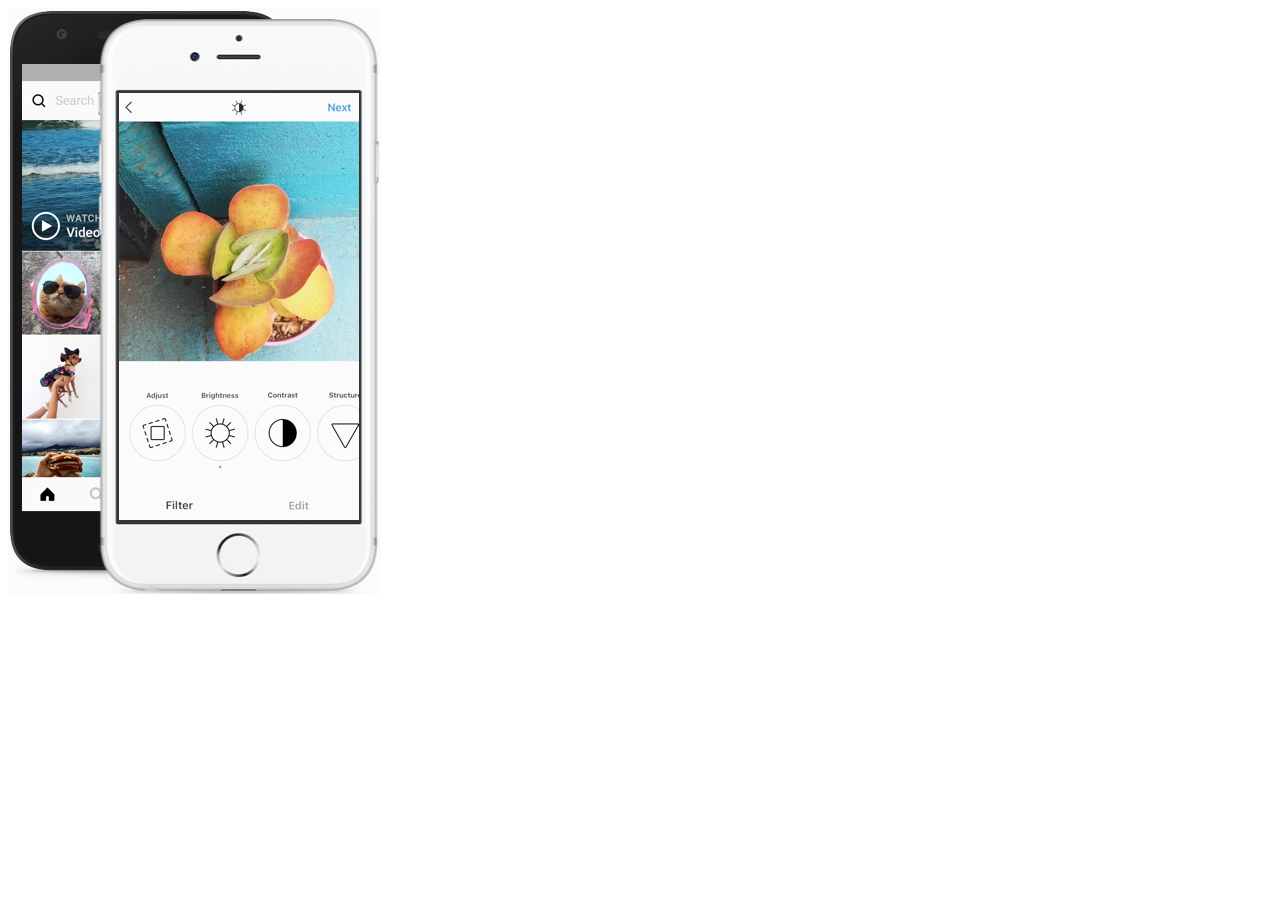
==== index.html @ 47f427fc "Created first column with phone image" ====
<!DOCTYPE html>
<html lang="en">
    <head>
        <meta charset="UTF-8">
        <title>Login | Instaclonge</title>
    </head>
    <body>
        <main>
            <div>
                <img src="images/phone.png" alt="Phone Image" title="Phone Image" />
            </div>
            <section>
            </section>
        </main>
    </body>
</html>
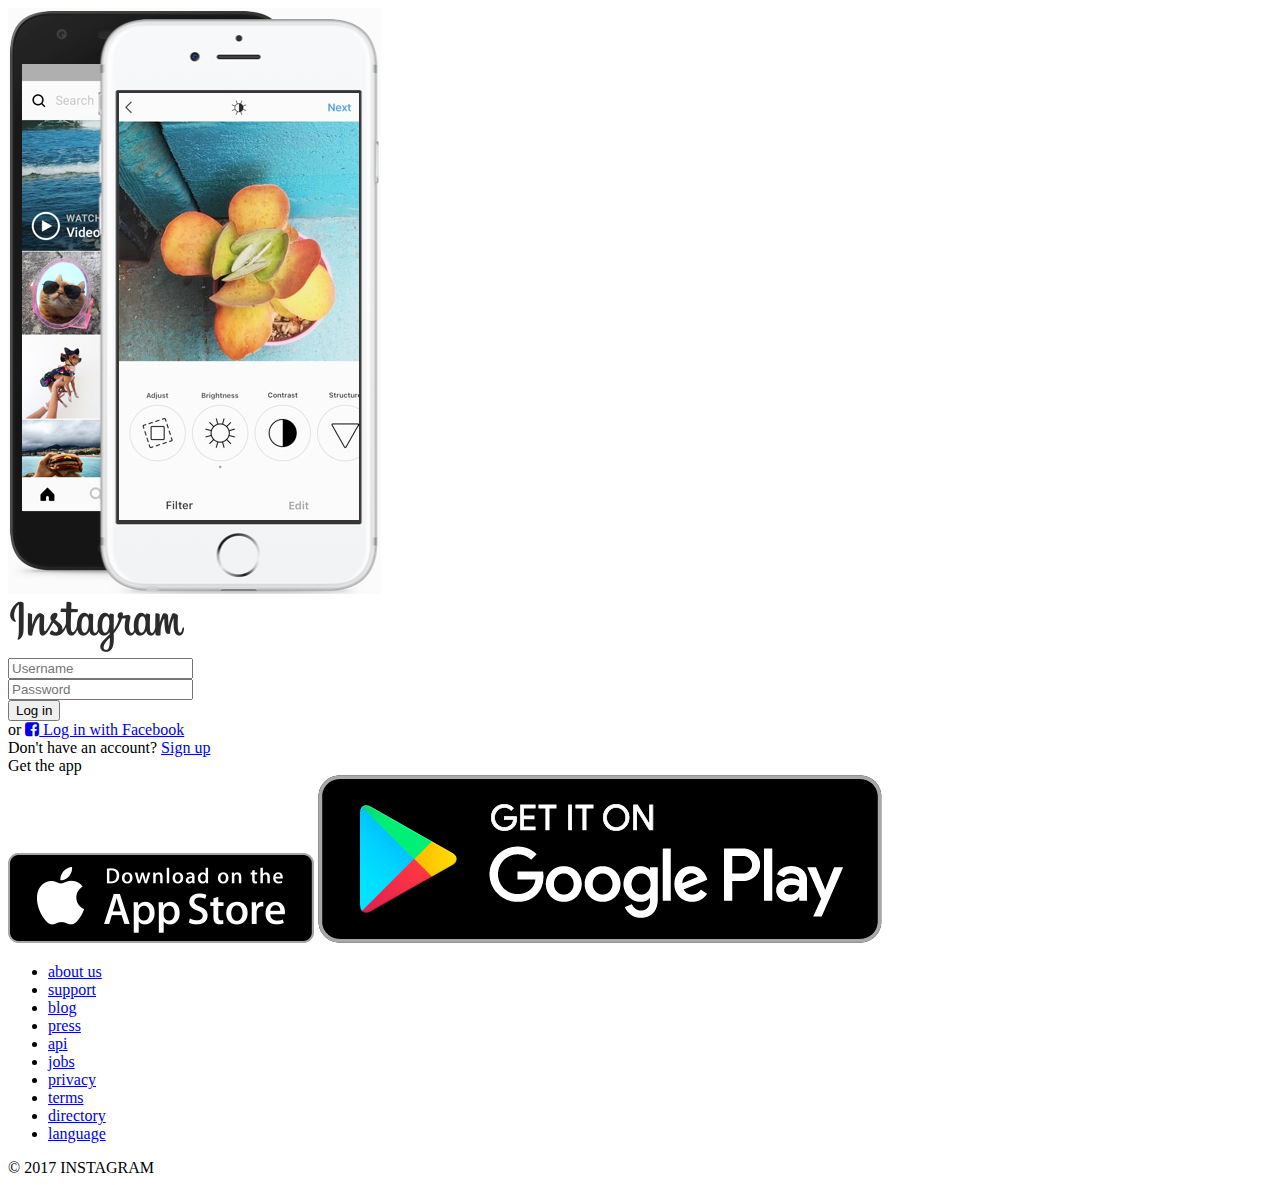
==== commit 6f8a6e56: "profile" ====
--- a/index.html
+++ b/index.html
@@ -3,14 +3,107 @@
     <head>
         <meta charset="UTF-8">
         <title>Login | Instaclonge</title>
+        <!--이건 바디에 폰트이미즈를 넣을 수 있도록 하는 사이트 입니다-->
+        <link href="https://maxcdn.bootstrapcdn.com/font-awesome/4.7.0/css/font-awesome.min.css" rel="stylesheet">
     </head>
     <body>
-        <main>
-            <div>
-                <img src="images/phone.png" alt="Phone Image" title="Phone Image" />
+    <!--그냥 폰 이미지 구역-->
+        <main class="login">
+            <div class="login__column">
+                <img src="images/phone.png"
+                     alt="Phone Image"
+                     title="Phone Image"
+                     class="login__phone-image"
+                />
             </div>
-            <section>
+            <!-- 이것은 로그인 구역 -->
+            <section class="login__column">
+                <div class="login__section login__sign-in">
+                    <img
+                        src="images/logo.png"
+                        alt="Logo"
+                        title="Logo"
+                        class="login__logo"
+                    />
+                    <form method="GET" action="feed.html">
+                        <div class="login__input-container">
+                            <input
+                                type="text"
+                                name="username"
+                                placeholder="Username"
+                                required
+                                class="login__input"
+                            />
+                        </div>
+                        <div class="login__input-container">
+                            <input
+                                type="password"
+                                name="password"
+                                placeholder="Password"
+                                required
+                                class="login__input"
+                            />
+                        </div>
+                        <div>
+                            <input
+                                type="submit"
+                                value="Log in"
+                                class="login__input login__input--btn"
+                            />
+                        </div>
+                    </form>
+                    <span class="login__divider">or</span>
+                    <a class="login__fb-link" href="http://facebook.com">
+                        <i class="fa fa-facebook-square" aria-hidden="true"></i> Log in with Facebook
+                    </a>
+                </div>
+                <div class="login__section login__sign-up">
+                    <span class="login__text">
+                        Don't have an account?
+                        <a href="http://instagram.com" class="login__link">
+                        Sign up
+                        </a>
+                    </span>
+                </div>
+                <div class="login__section login__section--transparent login__app">
+                    <span class="login__text">
+                    Get the app
+                    </span>
+                    <div class="login__appstores">
+                        <img
+                            src="images/ios.png"
+                            alt="IOS"
+                            title="Get the app!"
+                            class="login__appstore"
+                        />
+                        <img
+                            src="images/android.png"
+                            alt="Android"
+                            title="Get the app!"
+                            class="login__appstore"
+                        />
+                    </div>
+                </div>
             </section>
         </main>
+        <!--EMMET이용하는 방법 footer.footer>nav.footer__nav>ul.footer__list-itme*10>a.footer__link 그리고 탭키를 누르세용 더 많은 정보를 원한다면 docs.emmet.io로 가세용-->
+        <footer class="footer">
+            <nav class="footer__nav">
+                <ul class="footer__list">
+                    <li class="footer__list--item"><a href="#" class="footer__link">about us</a></li>
+                    <li class="footer__list--item"><a href="#" class="footer__link">support</a></li>
+                    <li class="footer__list--item"><a href="#" class="footer__link">blog</a></li>
+                    <li class="footer__list--item"><a href="#" class="footer__link">press</a></li>
+                    <li class="footer__list--item"><a href="#" class="footer__link">api</a></li>
+                    <li class="footer__list--item"><a href="#" class="footer__link">jobs</a></li>
+                    <li class="footer__list--item"><a href="#" class="footer__link">privacy</a></li>
+                    <li class="footer__list--item"><a href="#" class="footer__link">terms</a></li>
+                    <li class="footer__list--item"><a href="#" class="footer__link">directory</a></li>
+                    <li class="footer__list--item"><a href="#" class="footer__link">language</a></li>
+                </ul>
+            </nav>
+            <!--span.footer__copyright{}-->
+            <span class="footer__copyright">© 2017 INSTAGRAM</span>
+        </footer>
     </body>
 </html>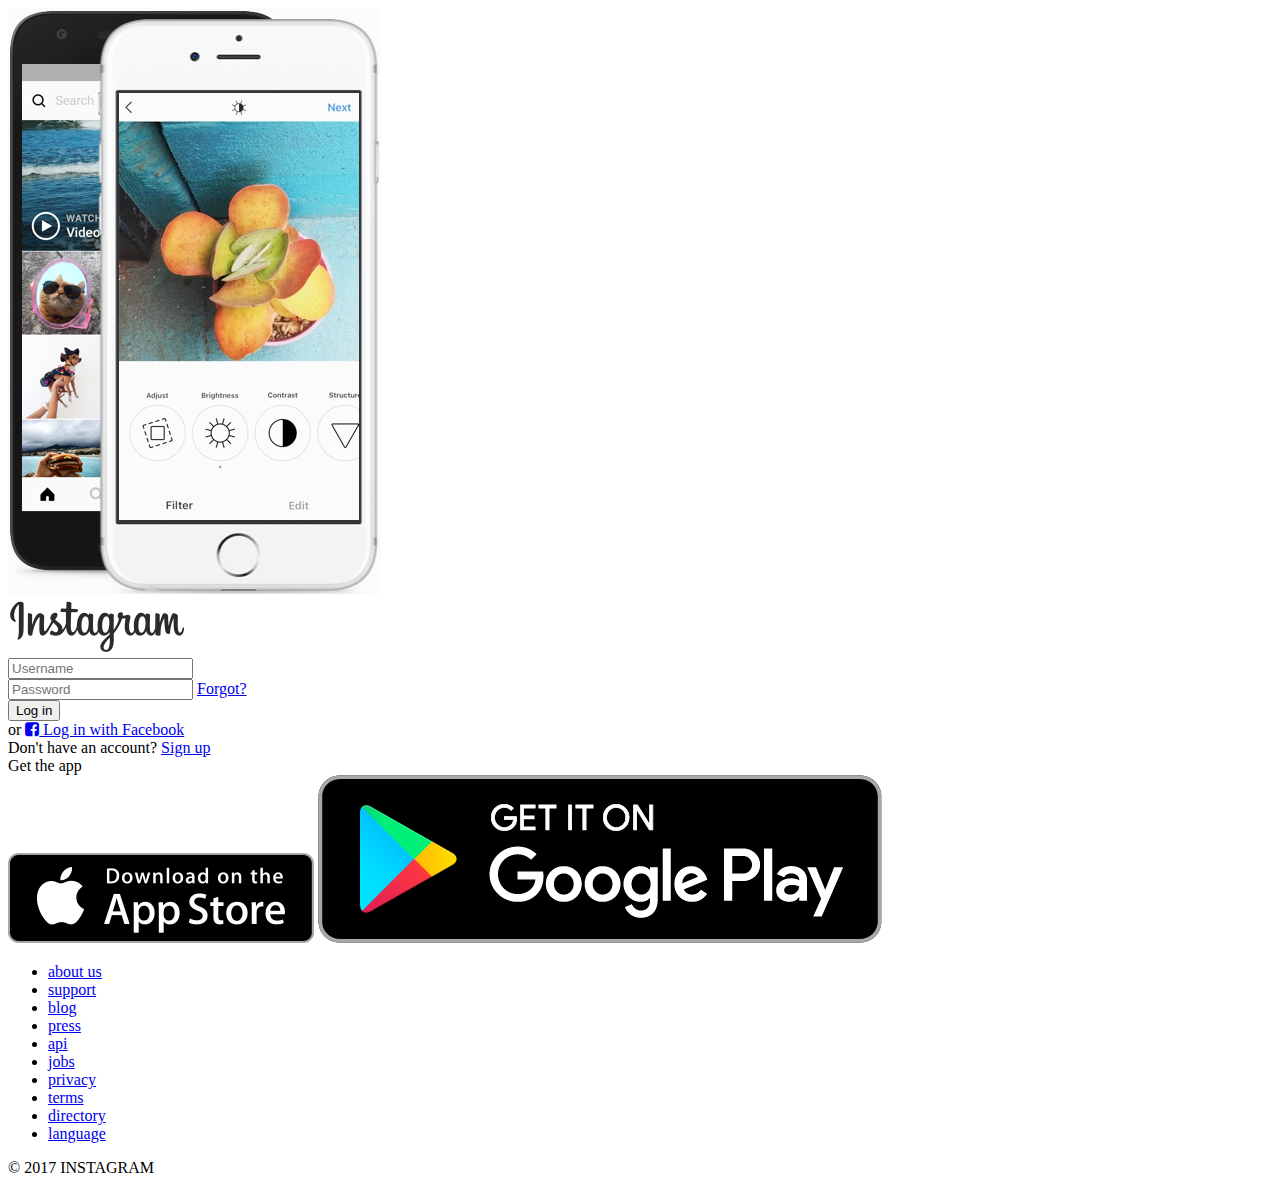
==== commit 518558b9: "fixed index" ====
--- a/index.html
+++ b/index.html
@@ -43,6 +43,8 @@
                                 required
                                 class="login__input"
                             />
+                            <a href="https://www.instagram.com/accounts/password/reset/" class="login__form-link">Forgot?
+                            </a>
                         </div>
                         <div>
                             <input
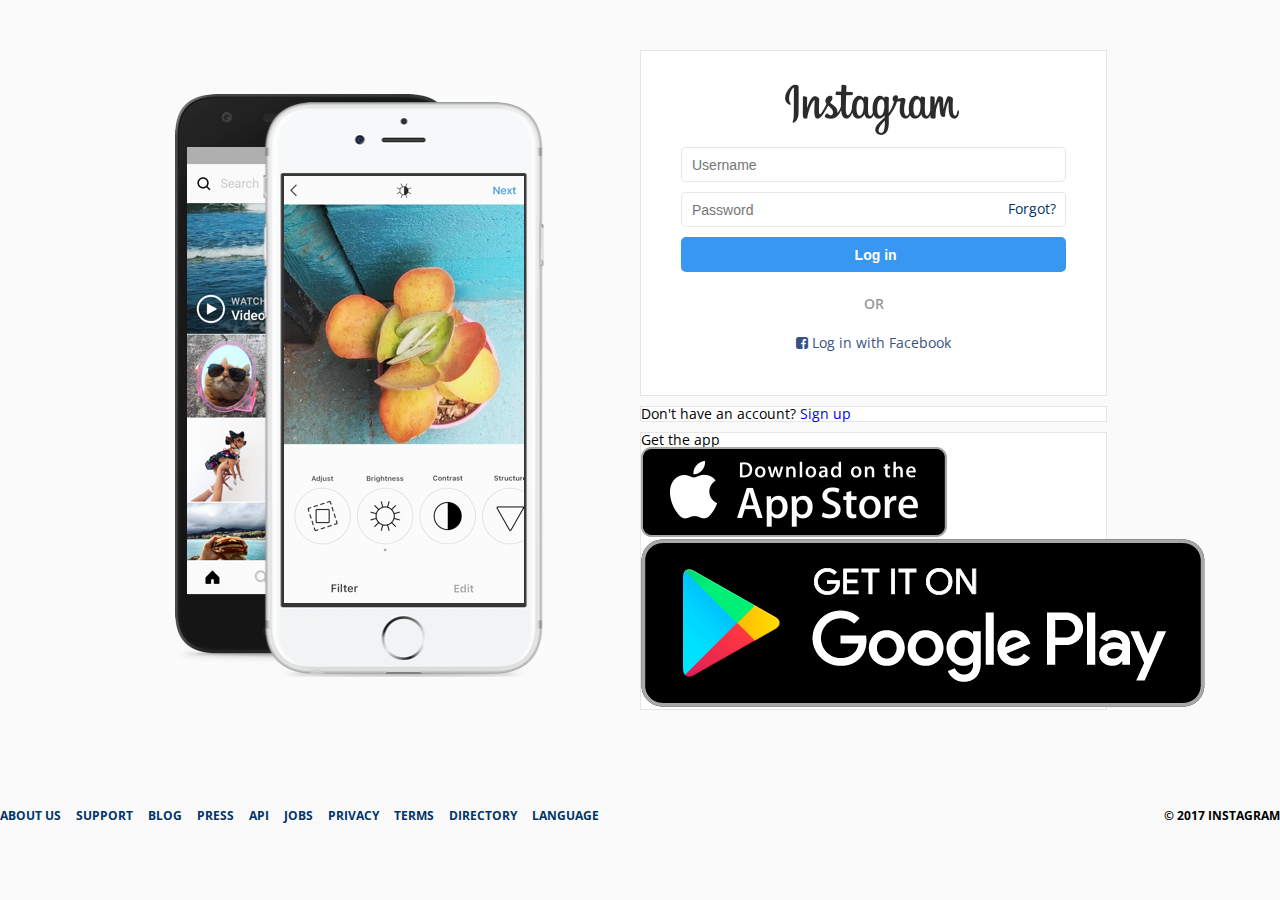
==== commit de12a21b: "fixed login.css" ====
--- a/index.html
+++ b/index.html
@@ -5,8 +5,10 @@
         <title>Login | Instaclonge</title>
         <!--이건 바디에 폰트이미즈를 넣을 수 있도록 하는 사이트 입니다-->
         <link href="https://maxcdn.bootstrapcdn.com/font-awesome/4.7.0/css/font-awesome.min.css" rel="stylesheet">
+        <link rel="shortcut icon" href="images/favicon.ico" type="image/x-icon">
+        <link rel="stylesheet" href="css/style.css">
     </head>
-    <body>
+    <body class="no-padding">
     <!--그냥 폰 이미지 구역-->
         <main class="login">
             <div class="login__column">
@@ -25,7 +27,7 @@
                         title="Logo"
                         class="login__logo"
                     />
-                    <form method="GET" action="feed.html">
+                    <form method="GET" action="feed.html" class="login__form">
                         <div class="login__input-container">
                             <input
                                 type="text"
--- a/css/style.css
+++ b/css/style.css
@@ -0,0 +1,6 @@
+@import url('https://fonts.googleapis.com/css?family=Open+Sans:400,600');
+@import 'reset.css';
+@import 'navigation.css';
+@import 'global.css';
+@import 'footer.css';
+@import 'login.css';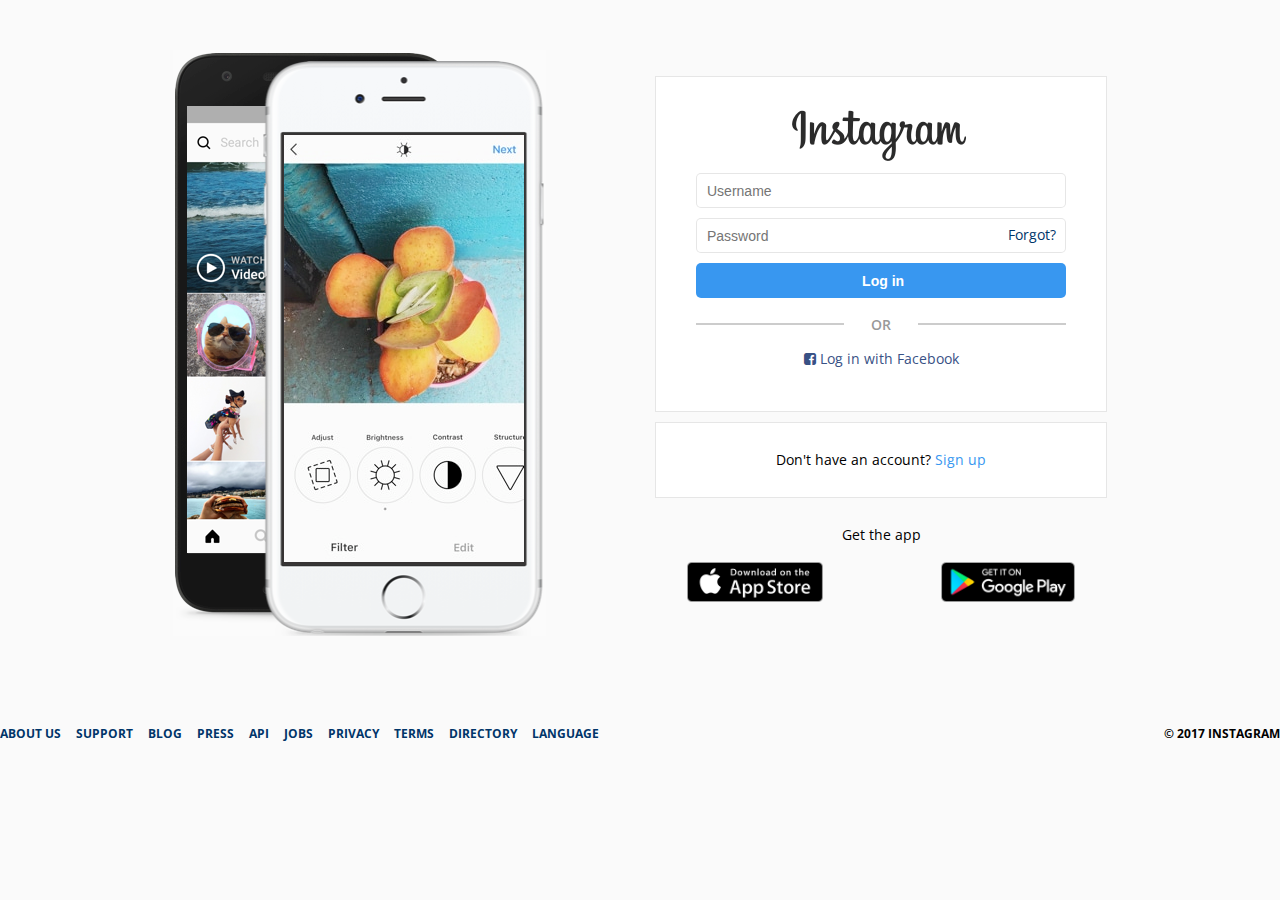
==== commit b6ad4665: "profile" ====
--- a/index.html
+++ b/index.html
@@ -7,6 +7,7 @@
         <link href="https://maxcdn.bootstrapcdn.com/font-awesome/4.7.0/css/font-awesome.min.css" rel="stylesheet">
         <link rel="shortcut icon" href="images/favicon.ico" type="image/x-icon">
         <link rel="stylesheet" href="css/style.css">
+        <meta name="viewport" content="width=device-width, user-scalable=no, initial-scale=1.0, maximum-scale=1.0, minimum-scale=1.0">
     </head>
     <body class="no-padding">
     <!--그냥 폰 이미지 구역-->
--- a/css/style.css
+++ b/css/style.css
@@ -3,4 +3,7 @@
 @import 'navigation.css';
 @import 'global.css';
 @import 'footer.css';
-@import 'login.css';+@import 'login.css';
+@import 'explore.css';
+@import 'feed.css';
+@import 'profile.css';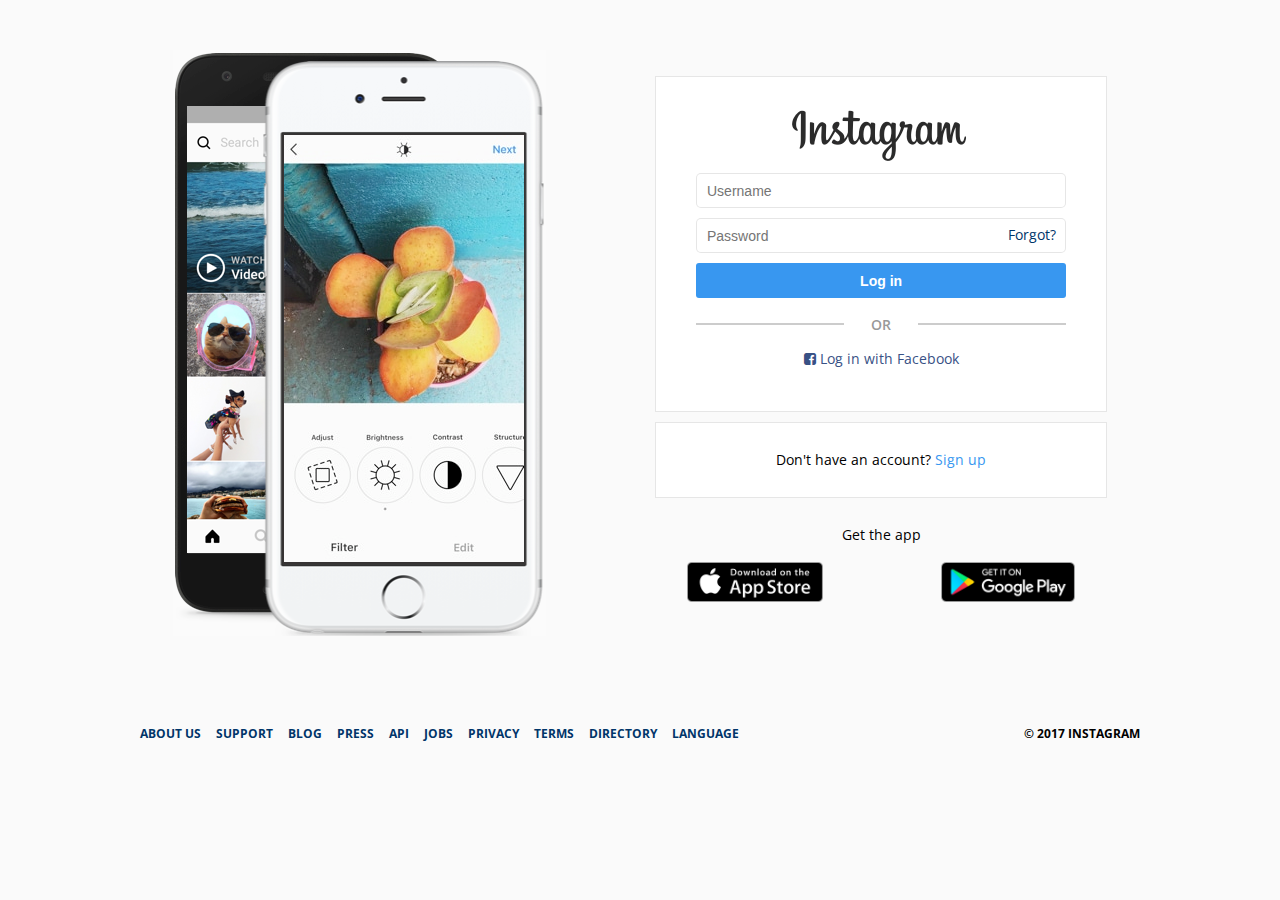
==== commit 2055eb07: "iphone" ====
--- a/index.html
+++ b/index.html
@@ -110,5 +110,10 @@
             <!--span.footer__copyright{}-->
             <span class="footer__copyright">© 2017 INSTAGRAM</span>
         </footer>
+        <script
+  src="http://code.jquery.com/jquery-3.2.1.min.js"
+  integrity="sha256-hwg4gsxgFZhOsEEamdOYGBf13FyQuiTwlAQgxVSNgt4="
+  crossorigin="anonymous"></script>
+        <script src="js/app.js"></script>
     </body>
 </html>--- a/css/style.css
+++ b/css/style.css
@@ -6,4 +6,7 @@
 @import 'login.css';
 @import 'explore.css';
 @import 'feed.css';
-@import 'profile.css';+@import 'profile.css';
+@import 'edit-profile.css';
+@import 'The-one.css';
+@import 'iphone.css';